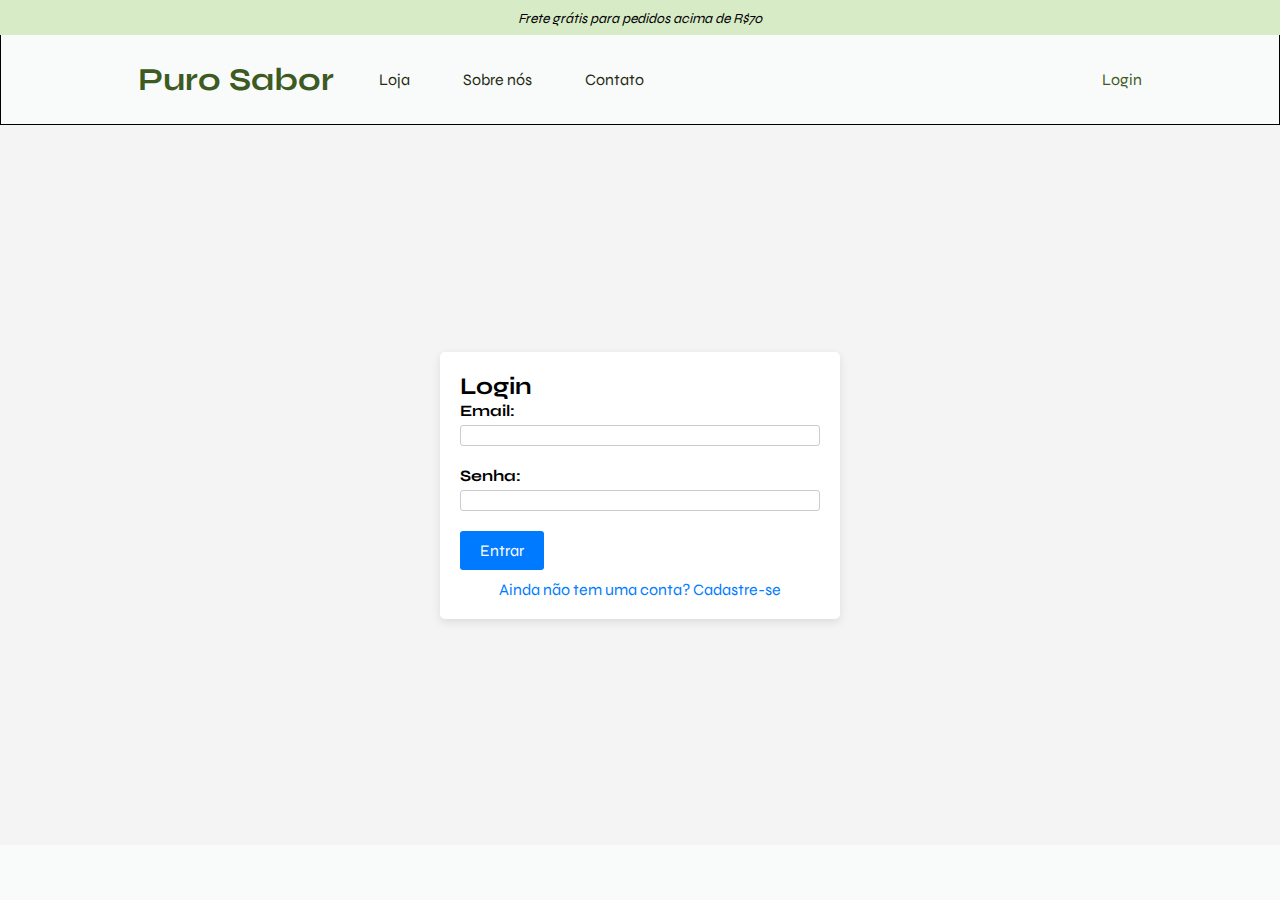
==== login.html @ 3c03a41e "feat: creating store page and login form" ====
<!DOCTYPE html>
<html lang="en">
<head>
  <meta charset="UTF-8">
  <meta name="viewport" content="width=device-width, initial-scale=1.0">
  <title>Formulário de Login e Cadastro</title>
  <link rel="stylesheet" href="assets/css/login.css">
</head>
<body>
    <header>
        <div class="frete">
            <span>Frete grátis para pedidos acima de R$70</span>
        </div>
        <div class="header">
            <nav class="navigation">
                <div class="logo">
                <h1><a href="index.html">Puro Sabor</a></h1>
            </div>
            <ul>
                <li><a href="store.html">Loja</a></li>
                <li><a href="#">Sobre nós</a></li>
                <li><a href="">Contato</a></li>
            </ul>
            </nav>
            <div class="ContainerLogin">
                <a href="login.html">Login</a>
            </div>
        </div>
    </header>

<main>
    <div class="form-container">
        <div id="form-content">
          <h2>Login</h2>
          <form action="#" method="POST" id="login-form">
            <div class="form-group">
              <label for="login-email">Email:</label>
              <input type="text" id="login-email" name="login-email" required>
            </div>
            <div class="form-group">
              <label for="login-password">Senha:</label>
              <input type="password" id="login-password" name="login-password" required>
            </div>
            <button type="submit">Entrar</button>
          </form>
          <div class="toggle-form" id="toggle-form-link">Ainda não tem uma conta? Cadastre-se</div>
        </div>
      </div>
</main>

<script src="assets/script/login.js"></script>
</body>
</html>
---- assets/css/login.css ----
@import url("https://fonts.googleapis.com/css2?family=Syne:wght@500&display=swap");
* {
  margin: 0;
  padding: 0;
  box-sizing: border-box;
  font-family: "Syne", Arial, Helvetica, sans-serif;
}

body {
  background-color: #f9fafa;
}

main {
  font-family: Arial, sans-serif;
  background-color: #f4f4f4;
  margin: 0;
  display: flex;
  justify-content: center;
  align-items: center;
  min-height: 80vh;
}

header .frete {
  background-color: #d8ebc7;
  padding: 8px 0;
  text-align: center;
}
header .frete span {
  font-size: 14px;
  font-style: italic;
}
header .header {
  display: flex;
  justify-content: space-around;
  align-items: center;
  width: 100%;
  padding: 25px 60px;
  border: solid 1px #000;
  border-top: none;
}
header .header .navigation {
  display: flex;
  align-items: center;
  width: 70%;
  gap: 20px;
}
header .header .navigation .logo h1 {
  color: #3d5a23;
  font-weight: bolder;
}
header .header .navigation .logo h1 a {
  text-decoration: none;
  color: #3d5a23;
}
header .header .navigation ul li {
  display: inline;
  margin: 0 25px;
}
header .header .navigation ul li a {
  text-decoration: none;
  color: #1e2b11;
}
header .header .ContainerLogin a {
  text-decoration: none;
  color: #3d5a23;
}

.form-container {
  background-color: #ffffff;
  box-shadow: 0px 3px 10px rgba(0, 0, 0, 0.1);
  border-radius: 5px;
  padding: 20px;
  width: 400px;
}

.form-group {
  margin-bottom: 20px;
}
.form-group label {
  display: block;
  margin-bottom: 5px;
  font-weight: bold;
}
.form-group input[type=text],
.form-group input[type=password] {
  width: 100%;
  border: 1px solid #ccc;
  border-radius: 3px;
  font-size: 16px;
}

button {
  background-color: #007bff;
  color: #ffffff;
  border: none;
  border-radius: 3px;
  padding: 10px 20px;
  font-size: 16px;
  cursor: pointer;
}
button:hover {
  background-color: #0056b3;
}

.toggle-form {
  text-align: center;
  margin-top: 10px;
  color: #007bff;
  cursor: pointer;
}

/*# sourceMappingURL=login.css.map */
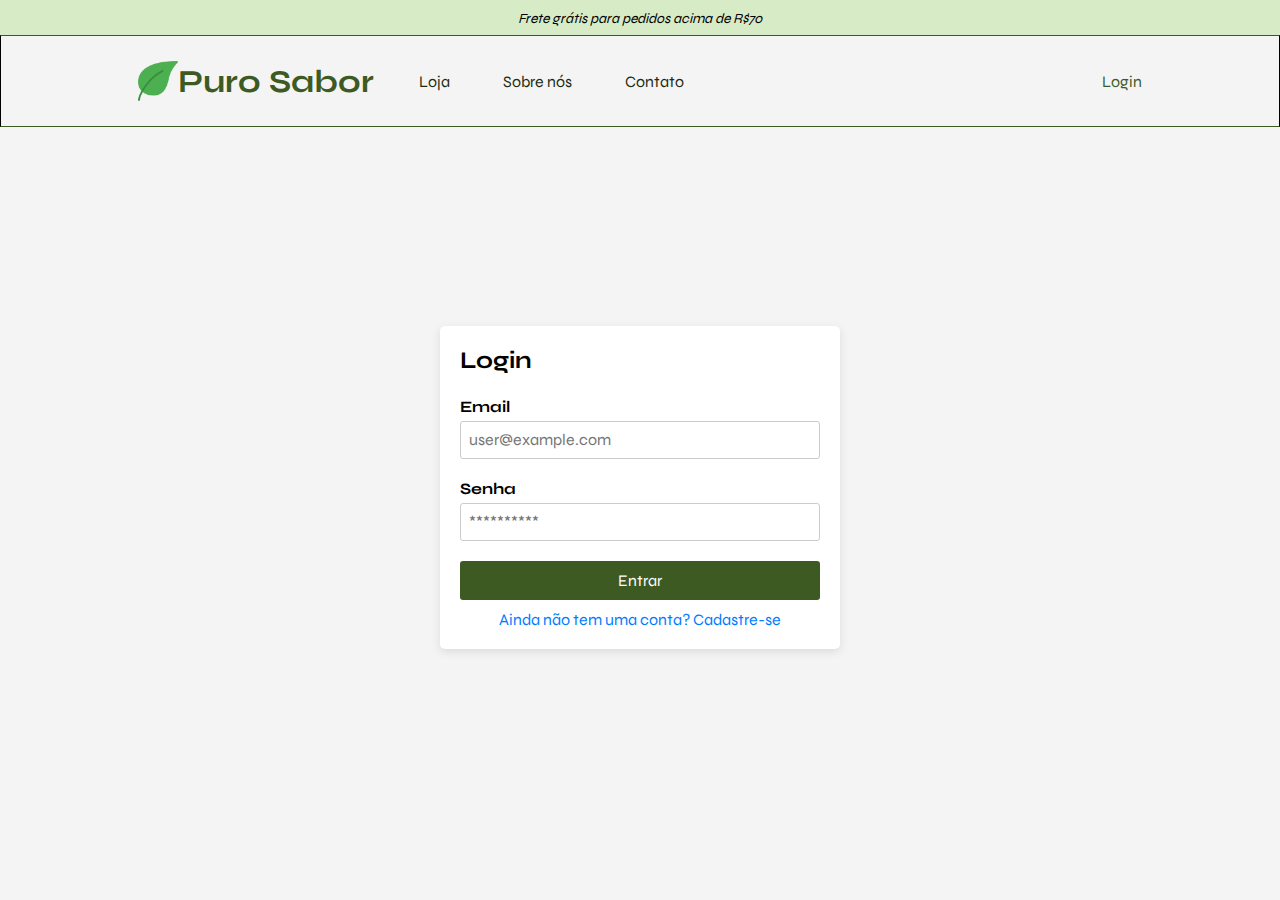
==== commit 2db137a0: "feat: adding new style to login/register page" ====
--- a/login.html
+++ b/login.html
@@ -1,5 +1,5 @@
 <!DOCTYPE html>
-<html lang="en">
+<html lang="pt-br">
 <head>
   <meta charset="UTF-8">
   <meta name="viewport" content="width=device-width, initial-scale=1.0">
@@ -14,8 +14,11 @@
         <div class="header">
             <nav class="navigation">
                 <div class="logo">
-                <h1><a href="index.html">Puro Sabor</a></h1>
-            </div>
+                  <a href="index.html">
+                    <img src="./assets/img/logo.png" alt="Logo">
+                    <h1>Puro Sabor</h1>
+                  </a>
+                </div>
             <ul>
                 <li><a href="store.html">Loja</a></li>
                 <li><a href="#">Sobre nós</a></li>
@@ -30,21 +33,6 @@
 
 <main>
     <div class="form-container">
-        <div id="form-content">
-          <h2>Login</h2>
-          <form action="#" method="POST" id="login-form">
-            <div class="form-group">
-              <label for="login-email">Email:</label>
-              <input type="text" id="login-email" name="login-email" required>
-            </div>
-            <div class="form-group">
-              <label for="login-password">Senha:</label>
-              <input type="password" id="login-password" name="login-password" required>
-            </div>
-            <button type="submit">Entrar</button>
-          </form>
-          <div class="toggle-form" id="toggle-form-link">Ainda não tem uma conta? Cadastre-se</div>
-        </div>
       </div>
 </main>
 
--- a/assets/css/login.css
+++ b/assets/css/login.css
@@ -7,7 +7,7 @@
 }
 
 body {
-  background-color: #f9fafa;
+  background-color: #f4f4f4;
 }
 
 main {
@@ -21,7 +21,7 @@
 }
 
 header .frete {
-  background-color: #d8ebc7;
+  background-color: rgb(216, 235, 199);
   padding: 8px 0;
   text-align: center;
 }
@@ -36,7 +36,8 @@
   width: 100%;
   padding: 25px 60px;
   border: solid 1px #000;
-  border-top: none;
+  border-bottom: solid 1px rgb(61, 90, 35);
+  border-top: solid 1px rgb(61, 90, 35);
 }
 header .header .navigation {
   display: flex;
@@ -44,13 +45,20 @@
   width: 70%;
   gap: 20px;
 }
-header .header .navigation .logo h1 {
-  color: #3d5a23;
+header .header .navigation .logo a {
+  display: flex;
+  justify-content: center;
+  align-items: center;
+  text-decoration: none;
+  color: rgb(61, 90, 35);
+}
+header .header .navigation .logo a img {
+  width: 40px;
+  height: 40px;
+}
+header .header .navigation .logo a h1 {
+  color: rgb(61, 90, 35);
   font-weight: bolder;
-}
-header .header .navigation .logo h1 a {
-  text-decoration: none;
-  color: #3d5a23;
 }
 header .header .navigation ul li {
   display: inline;
@@ -58,11 +66,11 @@
 }
 header .header .navigation ul li a {
   text-decoration: none;
-  color: #1e2b11;
+  color: rgb(30, 43, 17);
 }
 header .header .ContainerLogin a {
   text-decoration: none;
-  color: #3d5a23;
+  color: rgb(61, 90, 35);
 }
 
 .form-container {
@@ -71,6 +79,13 @@
   border-radius: 5px;
   padding: 20px;
   width: 400px;
+}
+.form-container h2 {
+  margin-bottom: 22px;
+}
+.form-container #login-form footer {
+  display: flex;
+  justify-content: space-around;
 }
 
 .form-group {
@@ -82,24 +97,30 @@
   font-weight: bold;
 }
 .form-group input[type=text],
+.form-group input[type=email],
 .form-group input[type=password] {
   width: 100%;
+  height: 38px;
+  outline: none;
+  padding-left: 8px;
   border: 1px solid #ccc;
   border-radius: 3px;
   font-size: 16px;
 }
 
 button {
-  background-color: #007bff;
-  color: #ffffff;
+  background-color: rgb(61, 90, 35);
+  color: #fff;
   border: none;
+  width: 100%;
   border-radius: 3px;
   padding: 10px 20px;
   font-size: 16px;
   cursor: pointer;
+  transition: opacity ease 0.3s;
 }
 button:hover {
-  background-color: #0056b3;
+  opacity: 0.9;
 }
 
 .toggle-form {
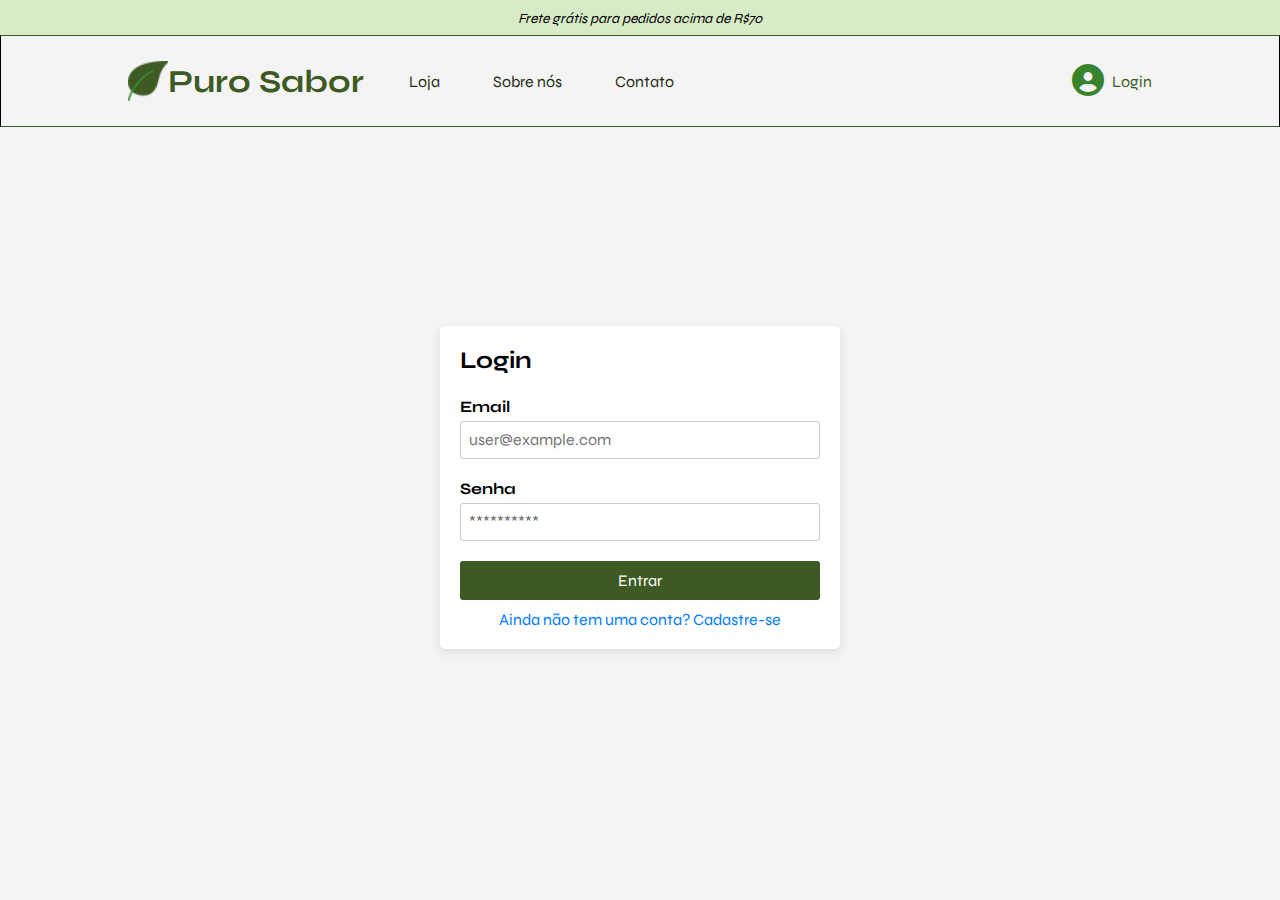
==== commit 269c8f0a: "feat: adding cart modal and improving style" ====
--- a/login.html
+++ b/login.html
@@ -5,6 +5,7 @@
   <meta name="viewport" content="width=device-width, initial-scale=1.0">
   <title>Formulário de Login e Cadastro</title>
   <link rel="stylesheet" href="assets/css/login.css">
+  <link rel="stylesheet" href="https://cdnjs.cloudflare.com/ajax/libs/font-awesome/6.4.2/css/all.min.css">
 </head>
 <body>
     <header>
@@ -20,13 +21,16 @@
                   </a>
                 </div>
             <ul>
-                <li><a href="store.html">Loja</a></li>
+                <li><a href="store.php">Loja</a></li>
                 <li><a href="#">Sobre nós</a></li>
                 <li><a href="">Contato</a></li>
             </ul>
             </nav>
             <div class="ContainerLogin">
-                <a href="login.html">Login</a>
+                <a href="login.html" class="userContainer">
+                    <span class="userIcon"><i class="fa-solid fa-circle-user" style="color: #39832f;"></i></span>
+                    <span>Login</span>
+                </a>
             </div>
         </div>
     </header>
--- a/assets/css/login.css
+++ b/assets/css/login.css
@@ -14,7 +14,7 @@
   font-family: Arial, sans-serif;
   background-color: #f4f4f4;
   margin: 0;
-  display: flex;
+  display: flex !important;
   justify-content: center;
   align-items: center;
   min-height: 80vh;
@@ -67,6 +67,15 @@
 header .header .navigation ul li a {
   text-decoration: none;
   color: rgb(30, 43, 17);
+}
+header .header .ContainerLogin .userContainer {
+  display: flex;
+  align-items: center;
+  justify-content: center;
+  gap: 8px;
+}
+header .header .ContainerLogin .userContainer .userIcon {
+  font-size: 32px;
 }
 header .header .ContainerLogin a {
   text-decoration: none;
